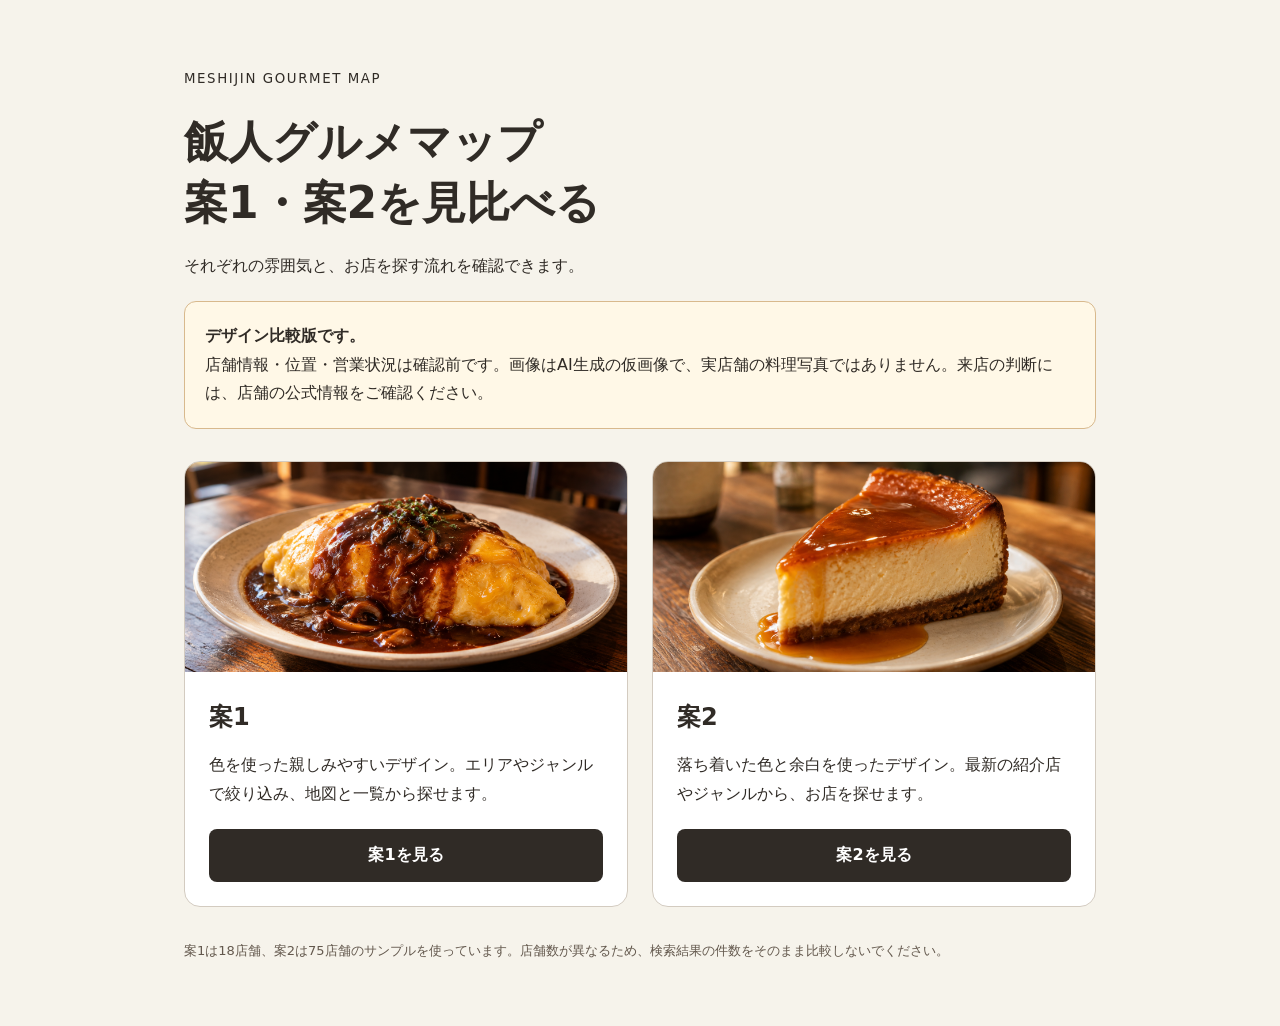
==== index.html @ 43d79846 "Publish both Meshijin design comparison sites" ====
<!doctype html>
<html lang="ja"><head><meta charset="utf-8"><meta name="viewport" content="width=device-width,initial-scale=1"><meta name="robots" content="noindex,nofollow"><meta name="description" content="飯人グルメマップの案1・案2を比較するページです。"><title>飯人グルメマップ｜デザイン比較</title>
<style>*{box-sizing:border-box}body{margin:0;background:#f6f3eb;color:#302b26;font-family:system-ui,sans-serif;line-height:1.8}main{max-width:960px;margin:auto;padding:64px 24px}small{letter-spacing:.12em}h1{font-size:clamp(28px,5vw,44px);line-height:1.4;margin:18px 0}p{margin:0 0 20px}.notice{padding:20px;border:1px solid #d8b98d;background:#fff8e7;border-radius:12px}.cards{display:grid;grid-template-columns:repeat(2,minmax(0,1fr));gap:24px;margin:32px 0}.card{display:flex;flex-direction:column;border:1px solid #d3cbc0;border-radius:16px;overflow:hidden;background:#fff}.card img{width:100%;height:210px;object-fit:cover}.content{padding:24px;flex:1;display:flex;flex-direction:column}h2{margin:0 0 12px}.button{display:block;text-align:center;margin-top:auto;padding:12px;background:#302b26;color:#fff;text-decoration:none;border-radius:8px;font-weight:700}a:focus-visible{outline:3px solid #df672d;outline-offset:4px}footer{font-size:13px;color:#63584d}@media(max-width:600px){main{padding:32px 18px}.cards{grid-template-columns:1fr}.card img{height:180px}}</style></head>
<body><main><small>MESHIJIN GOURMET MAP</small><h1>飯人グルメマップ<br>案1・案2を見比べる</h1><p>それぞれの雰囲気と、お店を探す流れを確認できます。</p>
<div class="notice"><strong>デザイン比較版です。</strong><br>店舗情報・位置・営業状況は確認前です。画像はAI生成の仮画像で、実店舗の料理写真ではありません。来店の判断には、店舗の公式情報をご確認ください。</div>
<div class="cards"><article class="card"><img src="./assets/generated/western-omurice.png" alt="オムライスの仮イメージ（AI生成）"><div class="content"><h2>案1</h2><p>色を使った親しみやすいデザイン。エリアやジャンルで絞り込み、地図と一覧から探せます。</p><a class="button" href="./concept-01/">案1を見る</a></div></article><article class="card"><img src="./assets/generated/cafe-cheesecake.png" alt="チーズケーキの仮イメージ（AI生成）"><div class="content"><h2>案2</h2><p>落ち着いた色と余白を使ったデザイン。最新の紹介店やジャンルから、お店を探せます。</p><a class="button" href="./concept-02/">案2を見る</a></div></article></div><footer>案1は18店舗、案2は75店舗のサンプルを使っています。店舗数が異なるため、検索結果の件数をそのまま比較しないでください。</footer></main></body></html>
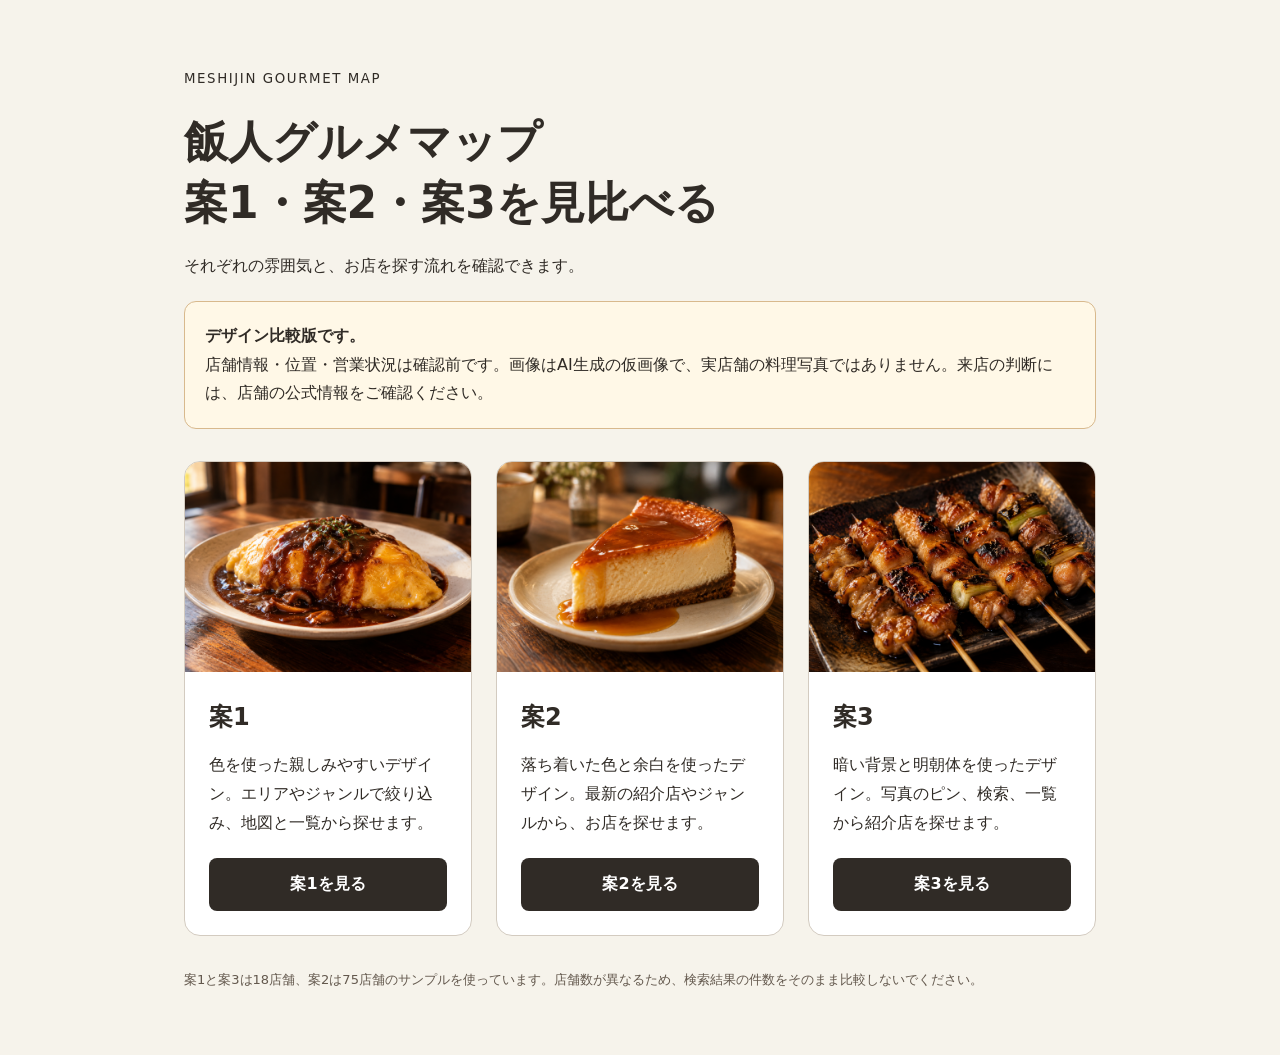
==== commit b11c4753: "feat: publish concept 3 comparison site" ====
--- a/index.html
+++ b/index.html
@@ -1,6 +1,6 @@
 <!doctype html>
-<html lang="ja"><head><meta charset="utf-8"><meta name="viewport" content="width=device-width,initial-scale=1"><meta name="robots" content="noindex,nofollow"><meta name="description" content="飯人グルメマップの案1・案2を比較するページです。"><title>飯人グルメマップ｜デザイン比較</title>
-<style>*{box-sizing:border-box}body{margin:0;background:#f6f3eb;color:#302b26;font-family:system-ui,sans-serif;line-height:1.8}main{max-width:960px;margin:auto;padding:64px 24px}small{letter-spacing:.12em}h1{font-size:clamp(28px,5vw,44px);line-height:1.4;margin:18px 0}p{margin:0 0 20px}.notice{padding:20px;border:1px solid #d8b98d;background:#fff8e7;border-radius:12px}.cards{display:grid;grid-template-columns:repeat(2,minmax(0,1fr));gap:24px;margin:32px 0}.card{display:flex;flex-direction:column;border:1px solid #d3cbc0;border-radius:16px;overflow:hidden;background:#fff}.card img{width:100%;height:210px;object-fit:cover}.content{padding:24px;flex:1;display:flex;flex-direction:column}h2{margin:0 0 12px}.button{display:block;text-align:center;margin-top:auto;padding:12px;background:#302b26;color:#fff;text-decoration:none;border-radius:8px;font-weight:700}a:focus-visible{outline:3px solid #df672d;outline-offset:4px}footer{font-size:13px;color:#63584d}@media(max-width:600px){main{padding:32px 18px}.cards{grid-template-columns:1fr}.card img{height:180px}}</style></head>
-<body><main><small>MESHIJIN GOURMET MAP</small><h1>飯人グルメマップ<br>案1・案2を見比べる</h1><p>それぞれの雰囲気と、お店を探す流れを確認できます。</p>
+<html lang="ja"><head><meta charset="utf-8"><meta name="viewport" content="width=device-width,initial-scale=1"><meta name="robots" content="noindex,nofollow"><meta name="description" content="飯人グルメマップの案1・案2・案3を比較するページです。"><title>飯人グルメマップ｜デザイン比較</title>
+<style>*{box-sizing:border-box}body{margin:0;background:#f6f3eb;color:#302b26;font-family:system-ui,sans-serif;line-height:1.8}main{max-width:960px;margin:auto;padding:64px 24px}small{letter-spacing:.12em}h1{font-size:clamp(28px,5vw,44px);line-height:1.4;margin:18px 0}p{margin:0 0 20px}.notice{padding:20px;border:1px solid #d8b98d;background:#fff8e7;border-radius:12px}.cards{display:grid;grid-template-columns:repeat(3,minmax(0,1fr));gap:24px;margin:32px 0}.card{display:flex;flex-direction:column;border:1px solid #d3cbc0;border-radius:16px;overflow:hidden;background:#fff}.card img{width:100%;height:210px;object-fit:cover}.content{padding:24px;flex:1;display:flex;flex-direction:column}h2{margin:0 0 12px}.button{display:block;text-align:center;margin-top:auto;padding:12px;background:#302b26;color:#fff;text-decoration:none;border-radius:8px;font-weight:700}a:focus-visible{outline:3px solid #df672d;outline-offset:4px}footer{font-size:13px;color:#63584d}@media(max-width:600px){main{padding:32px 18px}.cards{grid-template-columns:1fr}.card img{height:180px}}</style></head>
+<body><main><small>MESHIJIN GOURMET MAP</small><h1>飯人グルメマップ<br>案1・案2・案3を見比べる</h1><p>それぞれの雰囲気と、お店を探す流れを確認できます。</p>
 <div class="notice"><strong>デザイン比較版です。</strong><br>店舗情報・位置・営業状況は確認前です。画像はAI生成の仮画像で、実店舗の料理写真ではありません。来店の判断には、店舗の公式情報をご確認ください。</div>
-<div class="cards"><article class="card"><img src="./assets/generated/western-omurice.png" alt="オムライスの仮イメージ（AI生成）"><div class="content"><h2>案1</h2><p>色を使った親しみやすいデザイン。エリアやジャンルで絞り込み、地図と一覧から探せます。</p><a class="button" href="./concept-01/">案1を見る</a></div></article><article class="card"><img src="./assets/generated/cafe-cheesecake.png" alt="チーズケーキの仮イメージ（AI生成）"><div class="content"><h2>案2</h2><p>落ち着いた色と余白を使ったデザイン。最新の紹介店やジャンルから、お店を探せます。</p><a class="button" href="./concept-02/">案2を見る</a></div></article></div><footer>案1は18店舗、案2は75店舗のサンプルを使っています。店舗数が異なるため、検索結果の件数をそのまま比較しないでください。</footer></main></body></html>+<div class="cards"><article class="card"><img src="./assets/generated/western-omurice.png" alt="オムライスの仮イメージ（AI生成）"><div class="content"><h2>案1</h2><p>色を使った親しみやすいデザイン。エリアやジャンルで絞り込み、地図と一覧から探せます。</p><a class="button" href="./concept-01/">案1を見る</a></div></article><article class="card"><img src="./assets/generated/cafe-cheesecake.png" alt="チーズケーキの仮イメージ（AI生成）"><div class="content"><h2>案2</h2><p>落ち着いた色と余白を使ったデザイン。最新の紹介店やジャンルから、お店を探せます。</p><a class="button" href="./concept-02/">案2を見る</a></div></article><article class="card"><img src="./assets/generated/bar-yakitori.png" alt="焼き鳥の仮イメージ（AI生成）"><div class="content"><h2>案3</h2><p>暗い背景と明朝体を使ったデザイン。写真のピン、検索、一覧から紹介店を探せます。</p><a class="button" href="./concept-03/">案3を見る</a></div></article></div><footer>案1と案3は18店舗、案2は75店舗のサンプルを使っています。店舗数が異なるため、検索結果の件数をそのまま比較しないでください。</footer></main></body></html>
